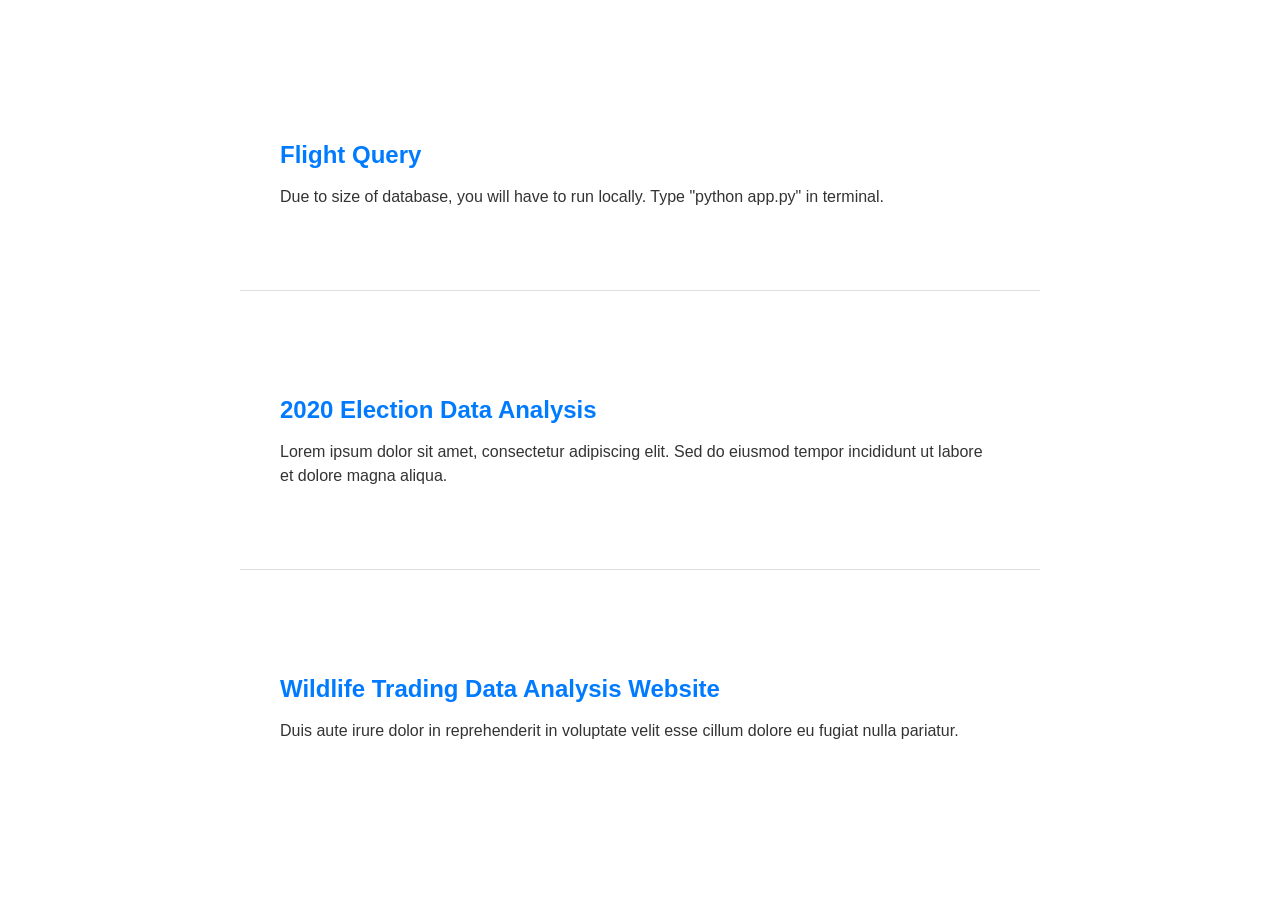
==== projects.html @ 3efba7cf "first" ====
<!DOCTYPE html>
<html lang="en">
<head>
    <meta charset="UTF-8">
    <meta name="viewport" content="width=device-width, initial-scale=1.0">
    <title>Projects</title>
    <style>
        body {
            font-family: Arial, sans-serif;
            margin: 0;
            padding: 0;
            box-sizing: border-box;
            background-color: #fff; /* Make the background white */
            display: flex;
            justify-content: center;  /* Center content horizontally */
            align-items: center;      /* Center content vertically */
            min-height: 100vh;         /* Take full height of the viewport */
        }
        .container {
            width: 100%;               /* Allow full width but with max-width restriction */
            max-width: 800px;          /* Set a maximum width for the sections */
            padding: 20px;
        }
        .section {
            padding: 45px 20px;
            border-bottom: 1px solid #ddd; /* Subtle line between sections */
            margin-bottom: 20px;
        }
        .section:last-child {
            border-bottom: none; /* Remove the bottom border for the last section */
        }
        .content {
            padding: 20px;
        }
        h2 {
            margin-bottom: 15px;
            cursor: pointer;
            color: #007BFF;  /* Make it look like a clickable element */
            font-size: 24px;
        }
        h2:hover {
            text-decoration: underline;
        }
        p {
            font-size: 16px;
            line-height: 1.5;
            color: #333;  /* Darker text color for better readability */
        }
    </style>
</head>
<body>

<div class="container">

    <div class="section">
        <div class="content">
            <h2 onclick="window.location.href='https://github.com/eliesalem/flight-query-app'">Flight Query</h2>
            <p>Due to size of database, you will have to run locally. Type "python app.py" in terminal.</p>
        </div>
    </div>

    <div class="section">
        <div class="content">
            <h2 onclick="window.location.href='cs109a_project_milestone_5/project.html'">2020 Election Data Analysis</h2>
            <p>Lorem ipsum dolor sit amet, consectetur adipiscing elit. Sed do eiusmod tempor incididunt ut labore et dolore magna aliqua.</p>
        </div>
    </div>

    <div class="section">
        <div class="content">
            <h2 onclick="window.location.href='https://eliesalem.github.io/'">Wildlife Trading Data Analysis Website</h2>
            <p>Duis aute irure dolor in reprehenderit in voluptate velit esse cillum dolore eu fugiat nulla pariatur.</p>
        </div>
    </div>

</div>

</body>
</html>
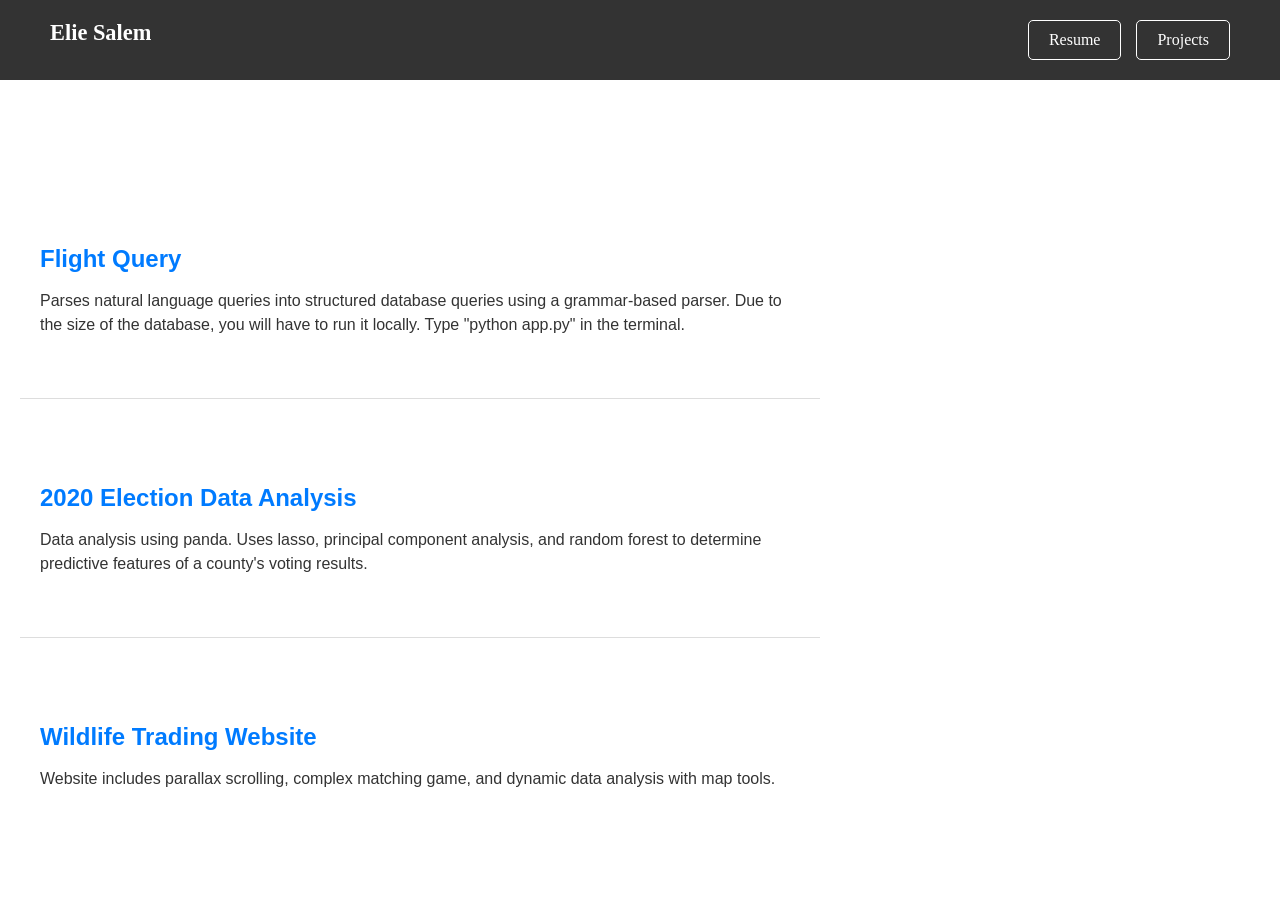
==== commit c42a0d46: "resume added" ====
--- a/projects.html
+++ b/projects.html
@@ -5,75 +5,136 @@
     <meta name="viewport" content="width=device-width, initial-scale=1.0">
     <title>Projects</title>
     <style>
+        /* General body and layout setup */
         body {
-            font-family: Arial, sans-serif;
+            font-family: 'EB Garamond', serif;
             margin: 0;
             padding: 0;
             box-sizing: border-box;
-            background-color: #fff; /* Make the background white */
+            background-color: #ffffff;
+            color: #333;
+        }
+
+        /* Header */
+        .header {
             display: flex;
-            justify-content: center;  /* Center content horizontally */
-            align-items: center;      /* Center content vertically */
-            min-height: 100vh;         /* Take full height of the viewport */
+            justify-content: space-between;
+            text-align: left;
+            padding: 20px 50px;
+            background-color: #333;
+            color: white;
         }
+
+        .header a {
+            text-decoration: none; /* Remove default link underline */
+            color: white; /* Ensure the link is white like the text */
+        }
+
+        .header h2 {
+            margin: 0;
+            font-size: 1.4em;
+            cursor: pointer; /* Make it appear clickable */
+            text-decoration: underline; /* Keep underline style for visibility */
+        }
+
+        .nav-buttons {
+            display: flex;
+            gap: 15px;
+        }
+
+        .nav-buttons a {
+            color: white;
+            text-decoration: none;
+            padding: 10px 20px;
+            border: 1px solid white;
+            border-radius: 5px;
+            transition: background-color 0.3s ease-in-out;
+        }
+
+        .nav-buttons a:hover {
+            background-color: #555;
+        }
+
+        /* Main content (central column) */
         .container {
-            width: 100%;               /* Allow full width but with max-width restriction */
-            max-width: 800px;          /* Set a maximum width for the sections */
+            width: 100%;
+            max-width: 800px;
             padding: 20px;
+            margin-top: 80px; /* Adjust to create space for the header */
         }
+
         .section {
             padding: 45px 20px;
-            border-bottom: 1px solid #ddd; /* Subtle line between sections */
+            border-bottom: 1px solid #ddd;
             margin-bottom: 20px;
+            font-family: Arial, sans-serif;
+            box-sizing: border-box;
+            background-color: #fff;
         }
+
         .section:last-child {
-            border-bottom: none; /* Remove the bottom border for the last section */
+            border-bottom: none;
         }
-        .content {
-            padding: 20px;
-        }
+
         h2 {
             margin-bottom: 15px;
             cursor: pointer;
-            color: #007BFF;  /* Make it look like a clickable element */
+            color: #007BFF;
             font-size: 24px;
         }
+
         h2:hover {
             text-decoration: underline;
         }
+        .header h3 {
+            margin: 0;
+            font-size: 1.4em;
+            cursor: pointer; /* Make it appear clickable */
+            color: white;
+        }
+
+
         p {
             font-size: 16px;
             line-height: 1.5;
-            color: #333;  /* Darker text color for better readability */
+            color: #333;
         }
     </style>
 </head>
 <body>
+<!-- Header with navigation -->
+<div class="header">
+    <a href="index.html">
+        <h3> Elie Salem </h3>
+    </a>
+    <div class="nav-buttons">
+        <a href="resume.html">Resume</a>
+        <a href="projects.html">Projects</a>
+    </div>
+</div>
 
 <div class="container">
-
+    <!-- Project Sections -->
     <div class="section">
         <div class="content">
             <h2 onclick="window.location.href='https://github.com/eliesalem/flight-query-app'">Flight Query</h2>
-            <p>Due to size of database, you will have to run locally. Type "python app.py" in terminal.</p>
+            <p>Parses natural language queries into structured database queries using a grammar-based parser. Due to the size of the database, you will have to run it locally. Type "python app.py" in the terminal.</p>
         </div>
     </div>
 
     <div class="section">
         <div class="content">
             <h2 onclick="window.location.href='cs109a_project_milestone_5/project.html'">2020 Election Data Analysis</h2>
-            <p>Lorem ipsum dolor sit amet, consectetur adipiscing elit. Sed do eiusmod tempor incididunt ut labore et dolore magna aliqua.</p>
+            <p>Data analysis using panda. Uses lasso, principal component analysis, and random forest to determine predictive features of a county's voting results.</p>
         </div>
     </div>
 
     <div class="section">
         <div class="content">
-            <h2 onclick="window.location.href='https://eliesalem.github.io/'">Wildlife Trading Data Analysis Website</h2>
-            <p>Duis aute irure dolor in reprehenderit in voluptate velit esse cillum dolore eu fugiat nulla pariatur.</p>
+            <h2 onclick="window.location.href='https://eliesalem.github.io/'">Wildlife Trading Website</h2>
+            <p>Website includes parallax scrolling, complex matching game, and dynamic data analysis with map tools.</p>
         </div>
     </div>
-
 </div>
-
 </body>
 </html>
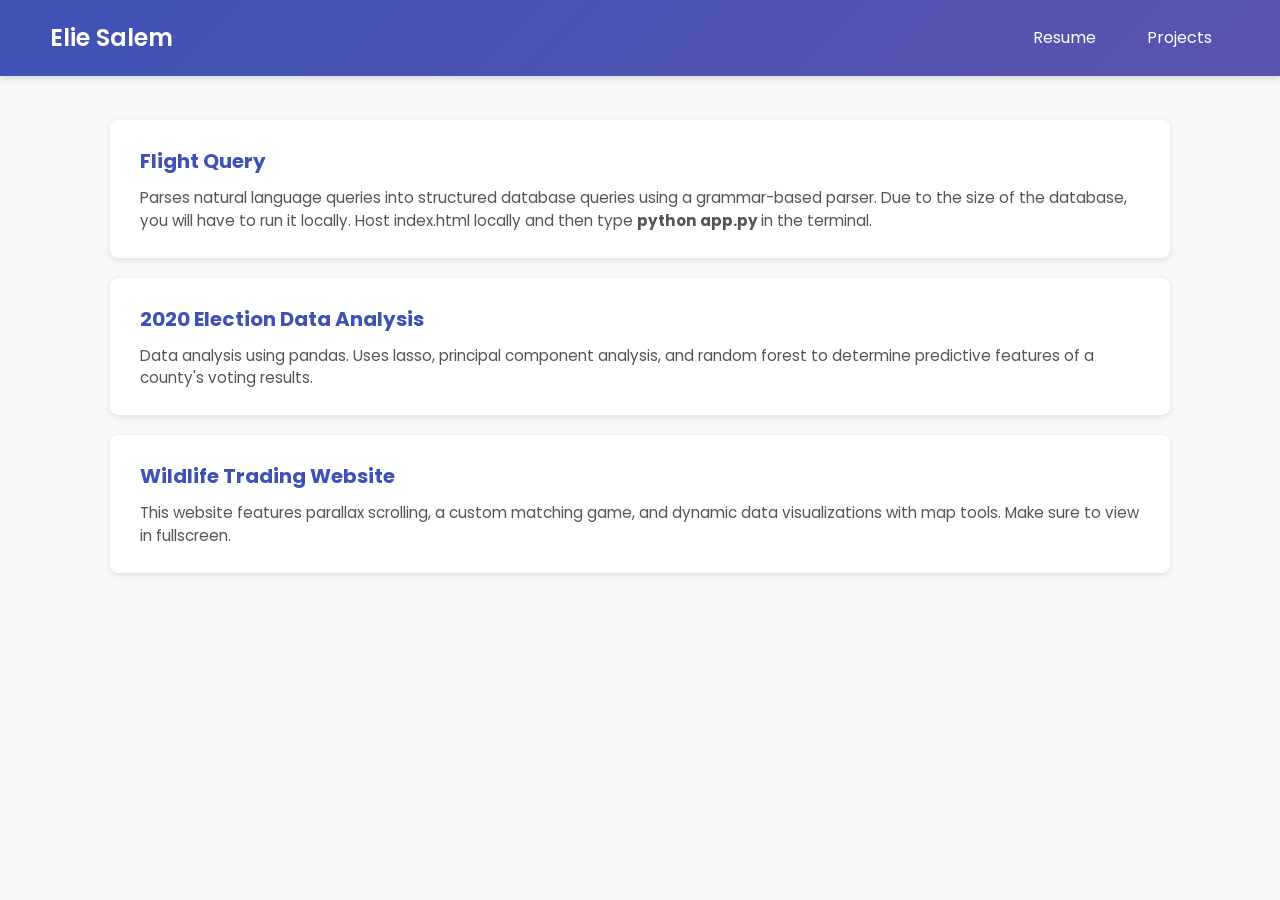
==== commit 3e7b7ad8: "minor changes" ====
--- a/projects.html
+++ b/projects.html
@@ -1,112 +1,134 @@
 <!DOCTYPE html>
 <html lang="en">
 <head>
-    <meta charset="UTF-8">
-    <meta name="viewport" content="width=device-width, initial-scale=1.0">
-    <title>Projects</title>
+    <meta charset="UTF-8" />
+    <meta name="viewport" content="width=device-width, initial-scale=1.0"/>
+    <title>My Projects</title>
+    <!-- Google Fonts Import -->
+    <link rel="preconnect" href="https://fonts.googleapis.com" />
+    <link rel="preconnect" href="https://fonts.gstatic.com" crossorigin />
+    <link
+            href="https://fonts.googleapis.com/css2?family=Poppins:wght@300;400;600&display=swap"
+            rel="stylesheet"
+    />
     <style>
-        /* General body and layout setup */
-        body {
-            font-family: 'EB Garamond', serif;
+        /* RESET */
+        * {
             margin: 0;
             padding: 0;
             box-sizing: border-box;
-            background-color: #ffffff;
-            color: #333;
         }
 
-        /* Header */
+        /* BODY */
+        body {
+            font-family: "Poppins", sans-serif;
+            background-color: #f6f8fa;
+            color: #333;
+            line-height: 1.6;
+        }
+
+        /* HEADER */
         .header {
+            position: fixed;
+            top: 0;
+            width: 100%;
             display: flex;
             justify-content: space-between;
-            text-align: left;
-            padding: 20px 50px;
-            background-color: #333;
-            color: white;
+            align-items: center;
+            padding: 15px 50px;
+            background: linear-gradient(135deg, #3f51b5, #5a55ae);
+            box-shadow: 0 2px 8px rgba(0, 0, 0, 0.15);
+            z-index: 999;
         }
 
-        .header a {
-            text-decoration: none; /* Remove default link underline */
-            color: white; /* Ensure the link is white like the text */
+        /* LOGO / NAME */
+        .header .logo {
+            color: #fff;
+            font-weight: 600;
+            font-size: 1.5rem;
+            text-decoration: none;
+            cursor: pointer;
         }
 
-        .header h2 {
-            margin: 0;
-            font-size: 1.4em;
-            cursor: pointer; /* Make it appear clickable */
-            text-decoration: underline; /* Keep underline style for visibility */
-        }
-
+        /* NAVIGATION */
         .nav-buttons {
             display: flex;
             gap: 15px;
         }
-
         .nav-buttons a {
-            color: white;
+            color: #fff;
             text-decoration: none;
-            padding: 10px 20px;
-            border: 1px solid white;
+            font-weight: 400;
+            padding: 8px 16px;
+            border: 2px solid transparent;
             border-radius: 5px;
-            transition: background-color 0.3s ease-in-out;
+            transition: background-color 0.3s, color 0.3s, border-color 0.3s;
+        }
+        .nav-buttons a:hover {
+            border-color: #fff;
+            background-color: rgba(255, 255, 255, 0.15);
         }
 
-        .nav-buttons a:hover {
-            background-color: #555;
+        /* MAIN CONTAINER */
+        .container {
+            max-width: 1100px;
+            margin: 100px auto 50px; /* top margin to offset fixed header */
+            padding: 20px;
         }
 
-        /* Main content (central column) */
-        .container {
-            width: 100%;
-            max-width: 800px;
-            padding: 20px;
-            margin-top: 80px; /* Adjust to create space for the header */
+        /* SECTION (PROJECT CARDS) */
+        .section {
+            background-color: #fff;
+            border-radius: 8px;
+            box-shadow: 0 2px 6px rgba(0, 0, 0, 0.1);
+            padding: 25px 30px;
+            margin-bottom: 20px;
+            transition: transform 0.3s ease, box-shadow 0.3s ease;
+            cursor: pointer; /* Indicate card is clickable */
+        }
+        .section:hover {
+            transform: translateY(-3px);
+            box-shadow: 0 8px 20px rgba(0, 0, 0, 0.15);
         }
 
-        .section {
-            padding: 45px 20px;
-            border-bottom: 1px solid #ddd;
-            margin-bottom: 20px;
-            font-family: Arial, sans-serif;
-            box-sizing: border-box;
-            background-color: #fff;
+        /* SECTION HEADING */
+        .section h2 {
+            font-size: 1.25rem;
+            color: #3f51b5;
+            margin-bottom: 10px;
         }
 
-        .section:last-child {
-            border-bottom: none;
+        /* SECTION PARAGRAPH */
+        .section p {
+            font-size: 0.95rem;
+            color: #555;
+            line-height: 1.5;
         }
 
-        h2 {
-            margin-bottom: 15px;
-            cursor: pointer;
-            color: #007BFF;
-            font-size: 24px;
-        }
-
-        h2:hover {
-            text-decoration: underline;
-        }
-        .header h3 {
-            margin: 0;
-            font-size: 1.4em;
-            cursor: pointer; /* Make it appear clickable */
-            color: white;
-        }
-
-
-        p {
-            font-size: 16px;
-            line-height: 1.5;
-            color: #333;
+        /* Make sure text doesn't get too large on small devices */
+        @media (max-width: 600px) {
+            .header {
+                padding: 10px 20px;
+            }
+            .header .logo {
+                font-size: 1.2rem;
+            }
+            .nav-buttons a {
+                padding: 6px 12px;
+            }
+            .section h2 {
+                font-size: 1.1rem;
+            }
+            .section p {
+                font-size: 0.9rem;
+            }
         }
     </style>
 </head>
 <body>
 <!-- Header with navigation -->
 <div class="header">
-    <a href="index.html">
-        <h3> Elie Salem </h3>
-    </a>
+    <a class="logo" href="index.html">Elie Salem</a>
     <div class="nav-buttons">
         <a href="resume.html">Resume</a>
         <a href="projects.html">Projects</a>
@@ -114,26 +136,43 @@
 </div>
 
 <div class="container">
-    <!-- Project Sections -->
-    <div class="section">
-        <div class="content">
-            <h2 onclick="window.location.href='https://github.com/eliesalem/flight-query-app'">Flight Query</h2>
-            <p>Parses natural language queries into structured database queries using a grammar-based parser. Due to the size of the database, you will have to run it locally. Type "python app.py" in the terminal.</p>
-        </div>
+    <!-- Project 1 -->
+    <div
+            class="section"
+            onclick="window.location.href='https://github.com/eliesalem/flight-query-app'"
+    >
+        <h2>Flight Query</h2>
+        <p>
+            Parses natural language queries into structured database queries using a
+            grammar-based parser. Due to the size of the database, you will have to
+            run it locally. Host index.html locally and then type <strong>python app.py
+            </strong> in the terminal.
+        </p>
     </div>
 
-    <div class="section">
-        <div class="content">
-            <h2 onclick="window.location.href='cs109a_project_milestone_5/project.html'">2020 Election Data Analysis</h2>
-            <p>Data analysis using panda. Uses lasso, principal component analysis, and random forest to determine predictive features of a county's voting results.</p>
-        </div>
+    <!-- Project 2 -->
+    <div
+            class="section"
+            onclick="window.location.href='cs109a_project_milestone_5/project.html'"
+    >
+        <h2>2020 Election Data Analysis</h2>
+        <p>
+            Data analysis using pandas. Uses lasso, principal component analysis,
+            and random forest to determine predictive features of a county's voting
+            results.
+        </p>
     </div>
 
-    <div class="section">
-        <div class="content">
-            <h2 onclick="window.location.href='https://eliesalem.github.io/'">Wildlife Trading Website</h2>
-            <p>Website includes parallax scrolling, complex matching game, and dynamic data analysis with map tools.</p>
-        </div>
+    <!-- Project 3 -->
+    <div
+            class="section"
+            onclick="window.location.href='https://eliesalem.github.io/'"
+    >
+        <h2>Wildlife Trading Website</h2>
+        <p>
+            This website features parallax scrolling, a custom matching game, and
+            dynamic data visualizations with map tools. Make sure to view in fullscreen.
+        </p>
     </div>
 </div>
 </body>
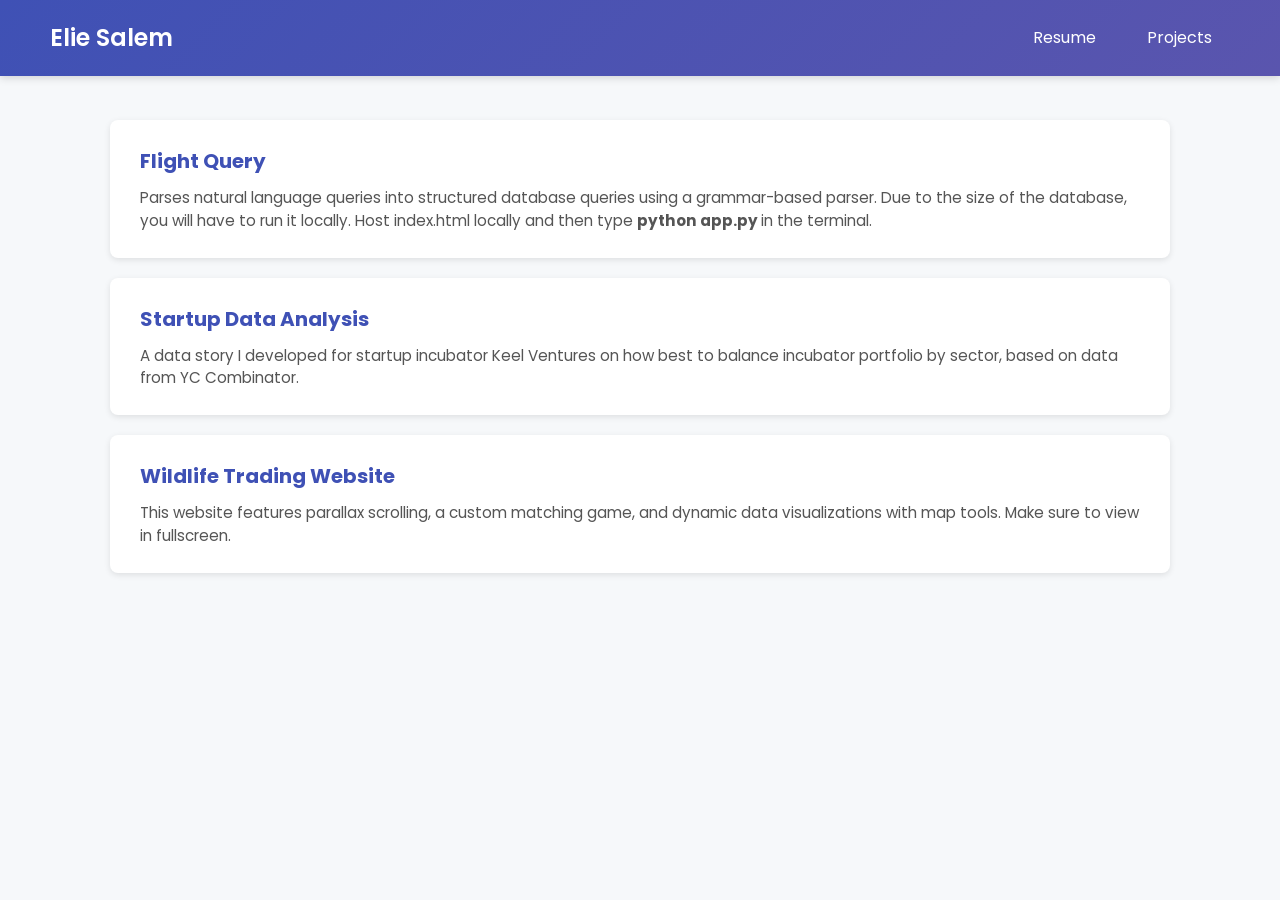
==== commit 4d519883: "new project" ====
--- a/projects.html
+++ b/projects.html
@@ -153,20 +153,19 @@
     <!-- Project 2 -->
     <div
             class="section"
-            onclick="window.location.href='cs109a_project_milestone_5/project.html'"
+            onclick="window.location.href='https://eliesalem.github.io/yc-startup-analysis/'"
     >
-        <h2>2020 Election Data Analysis</h2>
+        <h2>Startup Data Analysis</h2>
         <p>
-            Data analysis using pandas. Uses lasso, principal component analysis,
-            and random forest to determine predictive features of a county's voting
-            results.
+            A data story I developed for startup incubator Keel Ventures on how best to balance
+            incubator portfolio by sector, based on data from YC Combinator.
         </p>
     </div>
 
     <!-- Project 3 -->
     <div
             class="section"
-            onclick="window.location.href='https://eliesalem.github.io/'"
+            onclick="window.location.href='https://eliesalem.github.io/endangered-trading-website/'"
     >
         <h2>Wildlife Trading Website</h2>
         <p>
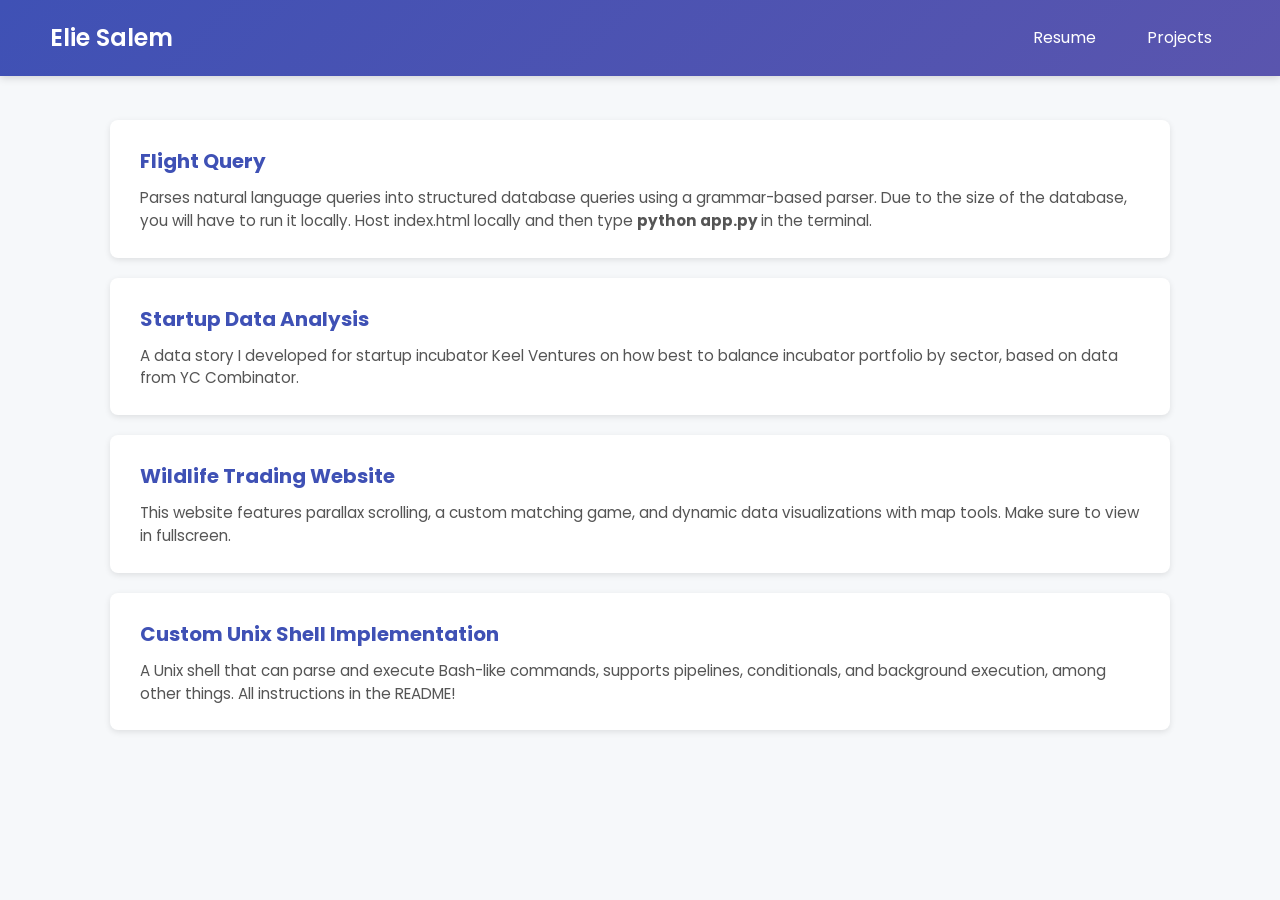
==== commit 94766868: "new project added" ====
--- a/projects.html
+++ b/projects.html
@@ -173,6 +173,16 @@
             dynamic data visualizations with map tools. Make sure to view in fullscreen.
         </p>
     </div>
+
+    <div
+            class="section"
+            onclick="window.location.href='https://github.com/eliesalem/unix-shell'"
+    >
+        <h2>Custom Unix Shell Implementation</h2>
+        <p>
+            A Unix shell that can parse and execute Bash-like commands, supports pipelines, conditionals, and background execution, among other things. All instructions in the README!
+        </p>
+    </div>
 </div>
 </body>
 </html>
